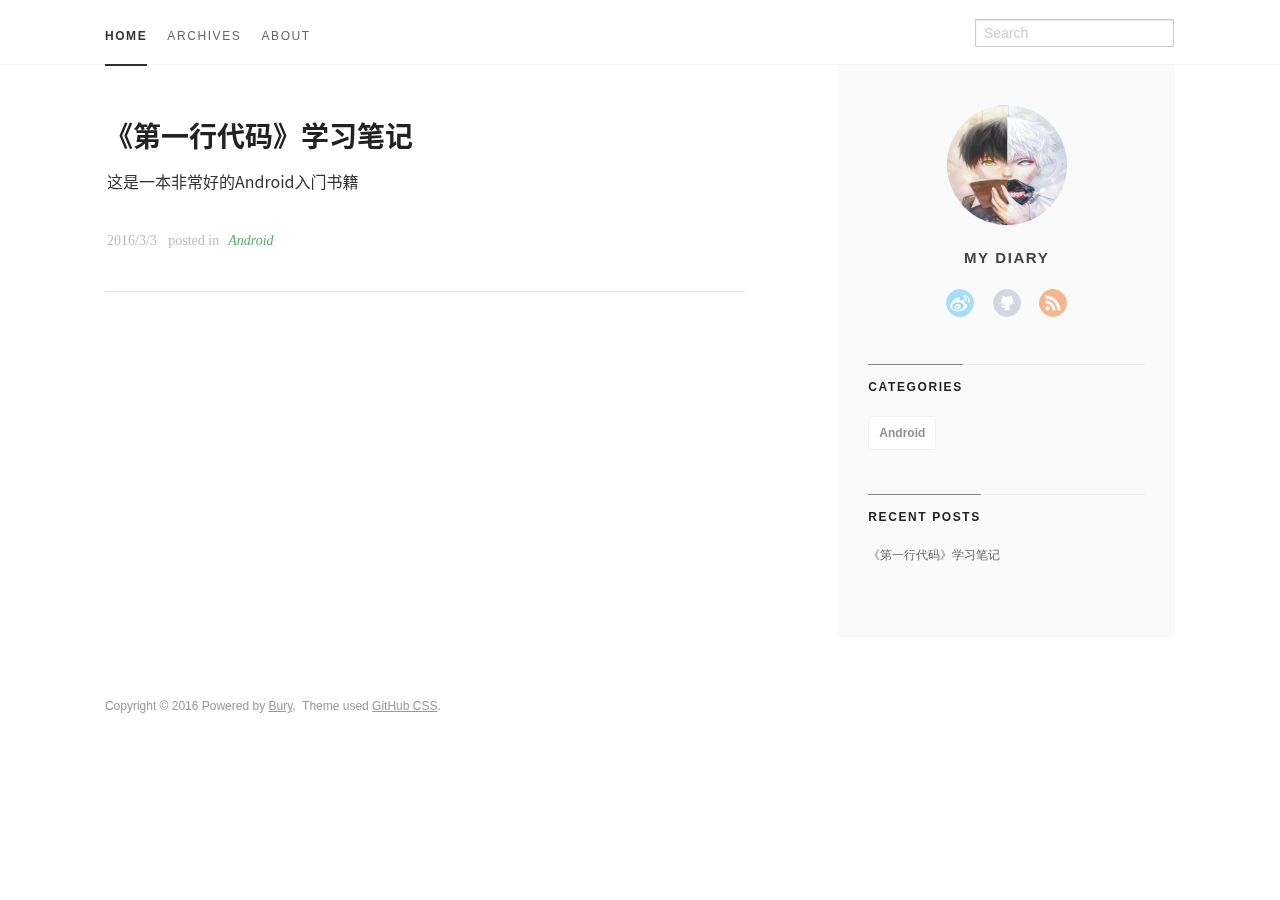
==== index.html @ 762b11bb "first commit" ====
<!doctype html>
<html class="no-js" lang="en">
  <head>
    <meta charset="utf-8" />
    <meta name="viewport" content="width=device-width, initial-scale=1.0" />
    <title>
    
  My Diary
  
  </title>
  
  
  <link href="atom.xml" rel="alternate" title="My Diary" type="application/atom+xml">
    <link rel="stylesheet" href="asset/css/foundation.min.css" />
    <link rel="stylesheet" href="asset/css/docs.css" />
    <script src="asset/js/vendor/modernizr.js"></script>
    <script src="asset/js/vendor/jquery.js"></script>
  <script src="asset/highlightjs/highlight.pack.js"></script>
  <link href="asset/highlightjs/styles/github.css" media="screen, projection" rel="stylesheet" type="text/css">
  <script>hljs.initHighlightingOnLoad();</script>
<script type="text/javascript">
  function before_search(){
    var searchVal = 'site: ' + document.getElementById('search_input').value;
    document.getElementById('search_q').value = searchVal;
    return true;
  }
</script>
  </head>
  <body class="antialiased hide-extras">
    
    <div class="marketing off-canvas-wrap" data-offcanvas>
      <div class="inner-wrap">


<nav class="top-bar docs-bar hide-for-small" data-topbar>


  <section class="top-bar-section">
  <div class="row">
      <div style="position: relative;width:100%;"><div style="position: absolute; width:100%;">
        <ul id="main-menu" class="left">
        <li id="menu_item_index"><a href="index.html">HOME</a></li>
        <li id="menu_item_archives"><a href="archives.html">Archives</a></li>
        <li id="menu_item_about"><a href="about.html">ABOUT</a></li>
        </ul>

        <ul class="right" id="search-wrap">
          <li>
<form target="_blank" onsubmit="return before_search();" action="http://google.com/search" method="get">
    <input type="hidden" id="search_q" name="q" value="" />
    <input tabindex="1" type="search" id="search_input"  placeholder="Search"/>
</form>
</li>
          </ul>
      </div></div>
  </div>
  </section>

</nav>

        <nav class="tab-bar show-for-small">
  <a href="javascript:void(0)" class="left-off-canvas-toggle menu-icon">
    <span> &nbsp; My Diary</span>
  </a>
</nav>

<aside class="left-off-canvas-menu">
      <ul class="off-canvas-list">
       
       <li><a href="index.html">HOME</a></li>
    <li><a href="archives.html">Archives</a></li>
    <li><a href="about.html">ABOUT</a></li>

    <li><label>Categories</label></li>

        
            <li><a href="Android.html">Android</a></li>
         

      </ul>
    </aside>

<a class="exit-off-canvas" href="#"></a>


        <section id="main-content" role="main" class="scroll-container">
        
       

 <script type="text/javascript">
	$(function(){
		$('#menu_item_index').addClass('is_active');
	});
</script>
<div class="row">
	<div class="large-8 medium-8 columns">
		<div class="markdown-body home-categories">
		
			<div class="article">
                <a class="clearlink" href="14570194993299.html">
                
                  <h1>《第一行代码》学习笔记</h1>
                  <div class="a-content">
                      
                      <div class="a-content-text">
                        
                        	<p>这是一本非常好的Android入门书籍</p>

                        
                      </div>
                  </div>
                </a>
                <div class="read-more clearfix">
                  <div class="more-left left">
                  
                    <span class="date">2016/3/3</span>
                    <span>posted in&nbsp;</span> 
          				  
          					    <span class="posted-in"><a href='Android.html'>Android</a></span>
          				   
                  </div>
                  <div class="more-right right">
                  <span class="comments">
                      

                       
                  </span>
                  </div>
                </div>
              </div><!-- article -->
        
              


			<div class="row">
			  <div class="large-6 columns">
			  <p class="text-left" style="padding-top:25px;">
			   
			  </p>
			  </div>
			  <div class="large-6 columns">
			<p class="text-right" style="padding-top:25px;">
			
			</p>
			  </div>
			</div>
		</div>
	</div><!-- large 8 -->

 <div class="large-4 medium-4 columns">
  <div class="hide-for-small">
    <div id="sidebar" class="sidebar">
          <div id="site-info" class="site-info">
            
                <div class="site-a-logo"><img src="asset/img/icon.jpg" /></div>
            
                <h1>My Diary</h1>
                <div class="site-des"></div>
                <div class="social">







<a class="weibo" target="_blank" href="http://weibo.com/街角的水瓶" title="weibo">Weibo</a>

<a class="github" target="_blank" href="http://github.com/TalorBury" title="GitHub">GitHub</a>

  <a class="rss" href="atom.xml" title="RSS">RSS</a>
                
              	 </div>
          	</div>
              <div id="site-categories" class="side-item ">
                <div class="side-header">
                  <h2>Categories</h2>
                </div>
                <div class="side-content">

      	<p class="cat-list">
        
            <a href="Android.html"><strong>Android</strong></a>
         
        </p>


                </div>
              </div>

              <div id="site-categories" class="side-item">
                <div class="side-header">
                  <h2>Recent Posts</h2>
                </div>
                <div class="side-content">
                <ul class="posts-list">
	      
		      
			      <li class="post">
			        <a href="14570194993299.html">《第一行代码》学习笔记</a>
			      </li>
		     
		   
		  		</ul>
                </div>
              </div>
        </div><!-- sidebar -->
      </div><!-- hide for small -->
</div><!-- large 4 -->

</div><!-- row -->

 <div class="page-bottom clearfix">
  <div class="row">
   <p class="copyright">Copyright &copy; 2016
Powered by <a target="_blank" href="http://www.mweb.im">Bury</a>,&nbsp; 
Theme used <a target="_blank" href="http://github.com">GitHub CSS</a>.</p>
  </div>
</div>

        </section>
      </div>
    </div>

  
    

    <script src="asset/js/foundation.min.js"></script>
    <script>
      $(document).foundation();
      function fixSidebarHeight(){
        var w1 = $('.markdown-body').height();
          var w2 = $('#sidebar').height();
          if (w1 > w2) { $('#sidebar').height(w1); };
      }
      $(function(){
        fixSidebarHeight();
      })
      $(window).load(function(){
          fixSidebarHeight();
      });
     
    </script>

    



  </body>
</html>
---- asset/css/docs.css ----
.move-right .exit-off-canvas{
	box-shadow: none;
	background-color: rgba(255,255,255,0.2);
}


.top-bar,.tab-bar{ background-color: #fff; height: 65px;  border-bottom: solid 1px #F5F5F5;}

.tab-bar{ padding-top: 6px; height: 59px;}
.tab-bar .menu-icon{ width: 100%; color: #333; }
.tab-bar .menu-icon span::after{ box-shadow: 0 0 0 1px #333,0 7px 0 1px #333,0 14px 0 1px #333;}
.top-bar .row, .row{ max-width: 1100px;}


.top-bar-section ul li{ background: transparent;}
.top-bar-section li:not(.has-form){   display: inline-block;
    margin-right: 20px; 
}
.top-bar-section li{ }
#sidebar{ margin-top: 0px;}
.top-bar-section li:not(.has-form) a:not(.button){
  background-color: transparent;
  color: #666;
  line-height: 1rem;
  display: inline-block;
    font-size: 12px;
    text-transform: uppercase;

   margin:0; 
  font-family: "jaf-bernino-sans","Lucida Grande","Lucida Sans Unicode","Lucida Sans",Geneva,Verdana,sans-serif;
  letter-spacing: .1rem;
  padding: 28px 0 0px 0;
  overflow: hidden;
  height: 66px;
}
.top-bar-section ul li:hover:not(.has-form) > a,.top-bar-section li.hover > a:not(.button),.top-bar-section li:not(.has-form) a:not(.button):hover,.no-js .top-bar-section ul li:hover > a,.top-bar-section .dropdown li:not(.has-form):not(.active):hover > a:not(.button){ background: transparent; color: #333;  }

.top-bar-section li:not(.has-form) a:not(.button):hover {
  background: transparent;
  color: #333; 
  font-weight: normal;
  
}
.top-bar-section li.is_active:not(.has-form) a:not(.button) {
    background: transparent;
    font-weight: 700;
    color: #333; 
    border-bottom: 2px rgba(0,0,0,0.8) solid;
}
.top-bar-section li.is_active:not(.has-form) a:not(.button):hover {
    background: transparent;
    font-weight: 700;
    color: #333; 
    border-bottom: 2px rgba(0,0,0,0.8) solid;
}
#main-menu{ padding-left: 0.93rem; padding-right: 0.93rem;}
#site-logo{margin: 0; padding: 0;  margin-right: 40px;}
#site-logo h1{ margin: 0; padding: 0; padding-top: 17px; font-size: 22px; font-weight: bold; }
#site-logo h1 a{margin: 0; padding: 0;text-transform:capitalize;  color: #333; font-size: 22px; font-weight: bold; }
#search-wrap li{ margin-right: 0; padding-top: 10px;padding-right: 1rem;}
#search-input{ width: 180px;}

.sidebar {
    box-shadow: -1px 0px 1px -2px rgba(0,0,0,0.9);
    background-color: #fafafa;
    padding: 0 30px 60px;
}

#site-info{ padding-top: 40px;}
#site-info .site-a-logo{ width: 120px; height: 120px; margin:0 auto;}
#site-info .site-a-logo img{ width: 120px;
    border-radius: 50%;
    -moz-border-radius: 50%;
    -webkit-border-radius: 50%;
}
.side-item{ padding-top:40px;}
.side-item .side-header{ border-top: solid 1px #eee; height: 52px; position: relative;}
.side-item .side-header h2{margin: 0; padding: 0; padding-top: 14px; position: absolute; top: -1px; border-top:solid 1px #868686;
  font-size: 12px;
 text-transform: uppercase;
  font-family: "jaf-bernino-sans","Lucida Grande","Lucida Sans Unicode","Lucida Sans",Geneva,Verdana,sans-serif;
  letter-spacing: .1rem;
  line-height: 1rem;
font-weight: 700;
   }
#site-info h1{ margin:0; padding:0; padding-top: 25px; font-size: 15px;
 text-transform: uppercase;
  font-family: "jaf-bernino-sans","Lucida Grande","Lucida Sans Unicode","Lucida Sans",Geneva,Verdana,sans-serif;
  letter-spacing: .1rem;color: #444;
  line-height: 1rem;
font-weight: bold; text-align: center;}
#site-info .site-des{ padding: 8px 0; font-size: 14px; text-align: center;color: #666;}

#site-categories .categories-list{ list-style: none; margin: 0;  padding: 0; }
#site-categories .categories-list li{padding: 2px 0px; }
#site-categories .categories-list li>a{ color: #666; font-size: 12px;}
#site-categories .categories-list li>a:hover{text-decoration: underline;}
#site-categories .cat-list{
padding: 8px 0px; margin: 0;
}
#site-categories .side-content>.cat-list{padding: 0;margin: 0;}
#site-categories .cat-list a{
  display: inline-block;
  color: rgba(0,0,0,0.6);
    background: rgba(255,255,255,0.97);
    font-family: "jaf-bernino-sans","Lucida Grande","Lucida Sans Unicode","Lucida Sans",Geneva,Verdana,sans-serif;
    letter-spacing: -0.02rem;
    font-weight: 400;
    font-style: normal;
    color: rgba(0,0,0,0.44);
    font-size: 12px;
    letter-spacing: 0;
    text-decoration: none;
    border-radius: 3px;
    border: 1px solid #f0f0f0;
    padding: 5px 10px;
    margin-right: 4px;
    margin-bottom: 4px;
    line-height: 22px;
}
#site-categories .cat-list a:hover{
  color:#468c54;border-color:#a9d8b2;background:rgba(87,173,104,0.1);text-decoration:none;
}

#site-categories .posts-list{ list-style: none; padding: 0; margin: 0; }
#site-categories .posts-list li{
    
    margin: 0; padding: 12px 0;
    display: block;
    border-bottom: 1px solid #eee; font-size: 12px;
    max-width: 96%;
    white-space: nowrap;
    overflow: hidden;
    text-overflow: ellipsis;
  }
#site-categories .posts-list li:first-child{padding-top: 0px;}
#site-categories .posts-list li:last-child{ border-bottom: none;}
#site-categories .posts-list li a{    color: #666;
    text-decoration: none;  white-space: nowrap; 
    cursor: pointer;
  }
#site-categories .posts-list li a:hover{text-decoration: underline;}
.page-bottom{ margin:0px 0px; margin-bottom: 80px;}
.page-bottom .copyright{ text-align: left;  margin: 0 0.93rem;  padding-top: 60px; font-size: 12px; color: #999;}
.page-bottom .copyright a{color: #999;text-decoration: underline ;}


#site-info .social{ padding: 0px 7px; text-align: center; padding-bottom: 0px;}

#site-info .social a{-moz-border-radius:50%;-webkit-border-radius:50%;border-radius:50%;display:inline-block;vertical-align:middle;*vertical-align:auto;*zoom:1;*display:inline;text-indent:-9999px;margin:7px;opacity:0.5;width:28px;height:28px;-moz-transition:0.3s;-o-transition:0.3s;-webkit-transition:0.3s;transition:0.3s}
#site-info .social a:hover{opacity:1}
#site-info .social a.remail{background:url('../img/social/remail.png?1419407210') center no-repeat #050505;border:1px solid #050505}
#site-info .social a.remail:hover{border:1px solid #000}
#site-info .social a.facebook{background:url('../img/social/facebook.png?1419407210') center no-repeat #3B5998;border:1px solid #3B5998}
#site-info .social a.facebook:hover{border:1px solid #2d4373}
#site-info .social a.google{background:url('../img/social/google.png?1419407210') center no-repeat #C83D20;border:1px solid #C83D20}
#site-info .social a.google:hover{border:1px solid #9c3019}
#site-info .social a.twitter{background:url('../img/social/twitter.png?1419407210') center no-repeat #55CFF8;border:1px solid #55CFF8}
#site-info .social a.twitter:hover{border:1px solid #24c1f6}
#site-info .social a.github{background:url('../img/social/github.png?1419407210') center no-repeat #afb6ca;border:1px solid #afb6ca}
#site-info .social a.github:hover{border:1px solid #909ab6}
#site-info .social a.coderwall{background:url('../img/social/coderwall.png?1419407210') center no-repeat #3E8DCC;border:1px solid #3E8DCC}
#site-info .social a.coderwall:hover{border:1px solid #2d73aa}
#site-info .social a.stackoverflow{background:url('../img/social/stackoverflow.png?1419407210') center no-repeat #EF7522;border:1px solid #EF7522}
#site-info .social a.stackoverflow:hover{border:1px solid #CC7A00}
#site-info .social a.linkedin{background:url('../img/social/linkedin.png?1419407210') center no-repeat #005A87;border:1px solid #005A87}
#site-info .social a.pinterest{background:url('../img/social/pinterest.png?1419407210') center no-repeat #be4037;border:1px solid #be4037}
#site-info .social a.pinterest:hover{border:1px solid #96332c}
#site-info .social a.delicious{background:url('../img/social/delicious.png?1419407210') center no-repeat #3271cb;border:1px solid #3271cb}
#site-info .social a.delicious:hover{border:1px solid #285aa2}
#site-info .social a.pinboard{background:url('../img/social/pinboard.png?1419407210') center no-repeat #0066c8;border:1px solid #3a729f}
#site-info .social a.pinboard:hover{border:1px solid #0052cc}
#site-info .social a.douban{background:url('../img/social/douban.png?1419407210') center no-repeat #008024;border:1px solid #008024}
#site-info .social a.douban:hover{border:1px solid #004d16}
#site-info .social a.quora{background:url('../img/social/quora.png?1419407210') center no-repeat #a82400;border:1px solid #a82400}
#site-info .social a.quora:hover{border:1px solid #751900}
#site-info .social a.instagram{background:url('../img/social/instagram.png?1419407210') center no-repeat #517fa4;border:1px solid #517fa4}
#site-info .social a.instagram:hover{border:1px solid #406582}
#site-info .social a.behance{background:url('../img/social/behance.png?1419407210') center no-repeat #1769ff;border:1px solid #1769ff}
#site-info .social a.behance:hover{border:1px solid #0050e3}
#site-info .social a.rss{background:url('../img/social/rss.png?1419407210') center no-repeat #EF7522;border:1px solid #EF7522}
#site-info .social a.rss:hover{border:1px solid #cf5d0f}
#site-info .social a.weibo {
    background: url('../img/social/weibo.png?1419407210') center no-repeat #4ec4fa;
    border: 1px solid #4ec4fa;
    }






.home-categories{max-width: 640px;}

.markdown-body{ margin-top: 34px;}
.markdown-body {
  -ms-text-size-adjust: 100%;
  -webkit-text-size-adjust: 100%;
  color: #333;
  overflow: hidden;
  font-family: "SF UI Display", ".PingFang SC","PingFang SC", "Neue Haas Grotesk Text Pro", "Arial Nova", "Segoe UI", "Microsoft YaHei", "Microsoft JhengHei", "Helvetica Neue", "Source Han Sans SC", "Noto Sans CJK SC", "Source Han Sans CN", "Noto Sans SC", "Source Han Sans TC", "Noto Sans CJK TC", "Hiragino Sans GB", sans-serif;


  font-size: 16px;
  line-height: 1.6;
  word-wrap: break-word;
}

.markdown-body a {
  background: transparent;
}

.markdown-body a:active,
.markdown-body a:hover {
  outline: 0;
}

.markdown-body strong {
  font-weight: bold;
}

.markdown-body h1 {
  font-size: 2rem;
  margin: 0.67rem 0;
}

.markdown-body img {
  border: 0;
}

.markdown-body hr {
  -moz-box-sizing: content-box;
  box-sizing: content-box;
  height: 0;
}

.markdown-body pre {
  overflow: auto;
}

.markdown-body code,
.markdown-body kbd,
.markdown-body pre {
  font-family: monospace, monospace;
  font-size: 1rem;
}

.markdown-body input {
  color: inherit;
  font: inherit;
  margin: 0;
}

.markdown-body html input[disabled] {
  cursor: default;
}

.markdown-body input {
  line-height: normal;
}

.markdown-body input[type="checkbox"] {
  -moz-box-sizing: border-box;
  box-sizing: border-box;
  padding: 0;
}

.markdown-body table {
  border-collapse: collapse;
  border-spacing: 0; border: none;
}

.markdown-body td,
.markdown-body th {
  padding: 0;
}

.markdown-body * {
  -moz-box-sizing: border-box;
  box-sizing: border-box;
}

.markdown-body input {
  font: 13px/1.4 Helvetica, arial, freesans, clean, sans-serif, "Segoe UI remoji", "Segoe UI Symbol";
}

.markdown-body a {
  color: #4183c4;
  text-decoration: none;
}

.markdown-body a:hover,
.markdown-body a:focus,
.markdown-body a:active {
  text-decoration: underline;
}

.markdown-body hr {
  height: 0;
  margin: 15px 0;
  overflow: hidden;
  background: transparent;
  border: 0;
  border-bottom: 1px solid #ddd;
}

.markdown-body hr:before {
  display: table;
  content: "";
}

.markdown-body hr:after {
  display: table;
  clear: both;
  content: "";
}

.markdown-body h1,
.markdown-body h2,
.markdown-body h3,
.markdown-body h4,
.markdown-body h5,
.markdown-body h6 {
  margin-top: 15px;
  margin-bottom: 15px;
  line-height: 1.1;

}

.markdown-body h1 {
  font-size: 30px;
}

.markdown-body h2 {
  font-size: 21px;
}

.markdown-body h3 {
  font-size: 16px;
}

.markdown-body h4 {
  font-size: 14px;
}

.markdown-body h5 {
  font-size: 12px;
}

.markdown-body h6 {
  font-size: 11px;
}

.markdown-body blockquote {
  margin: 0;
}

.markdown-body ul,
.markdown-body ol {
  padding: 0;
  margin-top: 0;
  margin-bottom: 0;
}

.markdown-body ol ol,
.markdown-body ul ol {
  list-style-type: lower-roman;
}

.markdown-body ul ul ol,
.markdown-body ul ol ol,
.markdown-body ol ul ol,
.markdown-body ol ol ol {
  list-style-type: lower-alpha;
}

.markdown-body dd {
  margin-left: 0;
}

.markdown-body code {
  font: 12px Consolas, "Liberation Mono", Menlo, Courier, monospace;
}

.markdown-body pre {
  margin-top: 0;
  margin-bottom: 0;
  font: 12px Consolas, "Liberation Mono", Menlo, Courier, monospace;
}

.markdown-body kbd {
  background-color: #e7e7e7;
  background-image: -webkit-linear-gradient(#fefefe, #e7e7e7);
  background-image: linear-gradient(#fefefe, #e7e7e7);
  background-repeat: repeat-x;
  border-radius: 2px;
  border: 1px solid #cfcfcf;
  color: #000;
  padding: 3px 5px;
  line-height: 10px;
  font: 11px Consolas, "Liberation Mono", Menlo, Courier, monospace;
  display: inline-block;
}

.markdown-body>*:first-child {
  margin-top: 0 !important;
}

.markdown-body>*:last-child {
  margin-bottom: 0 !important;
}

.markdown-body .anchor {
  position: absolute;
  top: 0;
  bottom: 0;
  left: 0;
  display: block;
  padding-right: 6px;
  padding-left: 30px;
  margin-left: -30px;
}

.markdown-body .anchor:focus {
  outline: none;
}

.markdown-body h1,
.markdown-body h2,
.markdown-body h3,
.markdown-body h4,
.markdown-body h5,
.markdown-body h6 {
  position: relative;
  margin-top: 1rem;
  margin-bottom: 16px;
  font-weight: bold;
    /* chinese */
font-family: "PT Sans", "SF UI Display", ".PingFang SC","PingFang SC", "Neue Haas Grotesk Text Pro", "Arial Nova", "Segoe UI", "Microsoft YaHei", "Microsoft JhengHei", "Helvetica Neue", "Source Han Sans SC", "Noto Sans CJK SC", "Source Han Sans CN", "Noto Sans SC", "Source Han Sans TC", "Noto Sans CJK TC", "Hiragino Sans GB", sans-serif;

}

.markdown-body h1 .octicon-link,
.markdown-body h2 .octicon-link,
.markdown-body h3 .octicon-link,
.markdown-body h4 .octicon-link,
.markdown-body h5 .octicon-link,
.markdown-body h6 .octicon-link {
  display: none;
  color: #000;
  vertical-align: middle;
}

.markdown-body h1:hover .anchor,
.markdown-body h2:hover .anchor,
.markdown-body h3:hover .anchor,
.markdown-body h4:hover .anchor,
.markdown-body h5:hover .anchor,
.markdown-body h6:hover .anchor {
  height: 1rem;
  padding-left: 8px;
  margin-left: -30px;
  line-height: 1;
  text-decoration: none;
}

.markdown-body h1:hover .anchor .octicon-link,
.markdown-body h2:hover .anchor .octicon-link,
.markdown-body h3:hover .anchor .octicon-link,
.markdown-body h4:hover .anchor .octicon-link,
.markdown-body h5:hover .anchor .octicon-link,
.markdown-body h6:hover .anchor .octicon-link {
  display: inline-block;
}

.markdown-body h1 {
  padding-bottom: 0.3rem;
  font-size: 2.25rem;
  line-height: 1.2;
  border-bottom: 1px solid #eee;
}

.markdown-body h2 {
  padding-bottom: 0.3rem;
  font-size: 1.75rem;
  line-height: 1.225;
  border-bottom: 1px solid #eee;
}

.markdown-body h3 {
  font-size: 1.5rem;
  line-height: 1.43;
}

.markdown-body h4 {
  font-size: 1.25rem;
}

.markdown-body h5 {
  font-size: 1rem;
}

.markdown-body h6 {
  font-size: 1rem;
  color: #777;
}

.markdown-body p,
.markdown-body blockquote,
.markdown-body ul,
.markdown-body ol,
.markdown-body dl,
.markdown-body table,
.markdown-body pre {
  margin-top: 0;
  margin-bottom: 16px;

}

.markdown-body hr {
  height: 4px;
  padding: 0;
  margin: 16px 0;
  background-color: #e7e7e7;
  border: 0 none;
}

.markdown-body ul,
.markdown-body ol {
  padding-left: 2rem;
  margin-left: 0;
}

.markdown-body ul ul,
.markdown-body ul ol,
.markdown-body ol ol,
.markdown-body ol ul {
  margin-top: 0;
  margin-bottom: 0;
}

.markdown-body li>p {
  margin-top: 16px;
}

.markdown-body dl {
  padding: 0;
}

.markdown-body dl dt {
  padding: 0;
  margin-top: 16px;
  font-style: italic;
  font-weight: bold;
}

.markdown-body dl dd {
  padding: 0 16px;
  margin-bottom: 16px;
}

.markdown-body blockquote {
  padding: 0 15px;
  color: #777;
  border-left: 4px solid #ddd;
}

.markdown-body blockquote>:first-child {
  margin-top: 0;
}

.markdown-body blockquote>:last-child {
  margin-bottom: 0;
}

.markdown-body table {
  display: block;
  width: 100%;
  overflow: auto;
  word-break: normal;
  word-break: keep-all;
}

.markdown-body table th {
  font-weight: bold;
}

.markdown-body table th,
.markdown-body table td {
  padding: 6px 13px;
  border: 1px solid #ddd;
}

.markdown-body table tr {
  background-color: #fff;
  border-top: 1px solid #ccc;
}

.markdown-body table tr:nth-child(2n) {
  background-color: #f8f8f8;
}

.markdown-body img {
  max-width: 100%;
  -moz-box-sizing: border-box;
  box-sizing: border-box;
}

.markdown-body code {
  padding: 0;
  padding-top: 0.2rem;
  padding-bottom: 0.2rem;
  margin: 0;
  font-size: 85%;
  background-color: rgba(0,0,0,0.04);
  border-radius: 3px;
}

.markdown-body code:before,
.markdown-body code:after {
  letter-spacing: -0.2rem;
  content: "\00a0";
}

.markdown-body pre>code {
  padding: 0;
  margin: 0;
  font-size: 100%;
  word-break: normal;
  white-space: pre;
  background: transparent;
  border: 0;
}

.markdown-body .highlight {
  margin-bottom: 16px;
}

.markdown-body .highlight pre,
.markdown-body pre {
  padding: 16px;
  overflow: auto;
  font-size: 85%;
  line-height: 1.45;
  background-color: #f7f7f7;
  border-radius: 3px;
}

.markdown-body .highlight pre {
  margin-bottom: 0;
  word-break: normal;
}

.markdown-body pre {
  word-wrap: normal;
}

.markdown-body pre code {
  display: inline;
  max-width: initial;
  padding: 0;
  margin: 0;
  overflow: initial;
  line-height: inherit;
  word-wrap: normal;
  background-color: transparent;
  border: 0;
}

.markdown-body pre code:before,
.markdown-body pre code:after {
  content: normal;
}


.markdown-body .octicon {
  font: normal normal 16px octicons-anchor;
  line-height: 1;
  display: inline-block;
  text-decoration: none;
  -webkit-font-smoothing: antialiased;
  -moz-osx-font-smoothing: grayscale;
  -webkit-user-select: none;
  -moz-user-select: none;
  -ms-user-select: none;
  user-select: none;
}

.markdown-body .octicon-link:before {
  content: '\f05c';
}

.markdown-body .task-list-item {
  list-style-type: none;
}

.markdown-body .task-list-item+.task-list-item {
  margin-top: 3px;
}

.markdown-body .task-list-item input {
  float: left;
  margin: 0.3rem 0 0.25rem -1.6rem;
  vertical-align: middle;
}
#main-content .markdown-body a.clearlink{ text-decoration: none; color: #333;}
#main-content .home-categories h1,#main-content .home-categories h2,#main-content .home-categories h3,#main-content .home-categories h4,#main-content .home-categories h5,#main-content .home-categories h6{
  margin: 0; padding: 0px; padding-bottom: 16px;
}
#main-content .home-categories .a-content-text h1,#main-content .home-categories .a-content-text h2,
#main-content .home-categories .a-content-text h3,#main-content .home-categories .a-content-text h4,
#main-content .home-categories .a-content-text h5,#main-content .home-categories .a-content-text h6{
  margin-top: 1rem;
}


#main-content .markdown-body h1{font-size: 28px;border-bottom: none; }
#main-content .markdown-body h2{font-size: 24px;border-bottom: none;}
#main-content .markdown-body h3{font-size: 22px;}
#main-content .markdown-body h4{font-size: 20px;}
#main-content .markdown-body h5{font-size: 18px;}
#main-content .markdown-body h6{font-size: 18px;}

#main-content .markdown-body .article{ padding: 38px 0px; border-bottom: solid 1px #e6e6e6;}
#main-content .markdown-body .article:first-child{padding-top: 20px;}
#main-content .markdown-body .a-content{padding-bottom: 20px; padding-left: 2px; line-height: 1.6rem;}

#main-content .markdown-body .article .read-more{padding-left: 2px; color: #bababa; font-size: 14px;font-family: "freight-text-pro",Georgia,Cambria,"Times New Roman",Times,serif;
}
#main-content .markdown-body .article .read-more a{color: #57ad68; }
#main-content .markdown-body .article .f-img{ padding-bottom: 16px;}
#main-content .markdown-body .article .posted-in{ padding-left: 2px; font-style: italic; padding-right: 2px;}
#main-content .markdown-body .article .a-content-img{float: left; padding-right: 12px; padding-bottom: 12px;}
#main-content .markdown-body .article .a-content-img img{ width: 150px;}
#main-content .markdown-body .article .read-more .comments a{color: #bababa; text-decoration: none;}
#main-content .markdown-body .article .read-more .comments a:hover{text-decoration: underline;}
#main-content .markdown-body .article .read-more .comments{ padding-left: 8px;}
#main-content .markdown-body .article .read-more .date{padding-right: 8px;}

.article-wrap{ max-width: 640px;  padding: 0px 0px; }
#main-content .article-wrap h1{border-bottom: solid 1px #eee; }
#main-content .article-wrap h2{border-bottom: solid 1px #eee; }
#main-content .article-wrap .article{ margin-bottom: 38px;}
#main-content .article-wrap .article h1{border-bottom: none; margin: 0; padding: 0; padding-bottom: 8px; }

#main-content .archives-wrap h1{ font-size: 20px; margin: 0; padding: 0; padding-bottom: 4px;}
#main-content .archives-wrap .article{padding: 15px 0px; border-bottom: solid 1px #f1f1f1;}

#main-content .article-wrap .article:last-child{ border-bottom: none;}
#main-content .post-page h1{border-bottom: solid 1px #eee; }
#main-content .post-page h2{border-bottom: solid 1px #eee; }



#single-page-wrap{ padding: 0px 14px; max-width: 760px; margin: 0 auto;}
#single-page-wrap>h1,#archives-page-wrap>h1{ margin: 0; padding: 34px 0px; padding-bottom: 0; text-align: center;}


#archives-page-wrap .archives-wrap>h1{font-family: "PT Sans","jaf-bernino-sans","Lucida Grande","Lucida Sans Unicode","Lucida Sans",Geneva,Verdana,sans-serif; font-size: 30px; color: #999; padding-top: 20px;}
#archives-page-wrap .archives-wrap>h1:first-child{padding-top: 0;}
#archives-page-wrap{ max-width: 640px;}

/* sp foundation csss */
[class*="block-grid-"] > li {
    display: block;
    float: left;
    height: auto;
    padding: 0 0.75556rem 1.11111rem; }

.markdown-body ul.clearing-thumbs{
  padding-left: 1px;
}
.markdown-body ul.clearing-thumbs a{
  border: solid 4px #FFFFFF;
    box-shadow: 0 0 0 1px rgba(0, 0, 0, 0.2);
    display: inline-block;
    line-height: 0;
    max-width: 100%;
 }
.markdown-body ul.clearing-thumbs p{ margin-bottom: 0;}
.clearing-container p{ margin-bottom: 0; }
.markdown-body ul.clearing-thumbs a:hover, .markdown-body ul.clearing-thumbs a:focus {
    box-shadow: 0 0 6px 1px rgba(0, 0, 0, 0.5); }
  .markdown-body ul.clearing-thumbs a.radius {
    border-radius: 3px; }
---- asset/highlightjs/styles/github.css ----
/*

github.com style (c) Vasily Polovnyov <vast@whiteants.net>

*/

.hljs {
  display: block;
  overflow-x: auto;
  padding: 0.5em;
  color: #333;
  background: #f8f8f8;
  -webkit-text-size-adjust: none;
}

.hljs-comment,
.diff .hljs-header,
.hljs-javadoc {
  color: #998;
  font-style: italic;
}

.hljs-keyword,
.css .rule .hljs-keyword,
.hljs-winutils,
.nginx .hljs-title,
.hljs-subst,
.hljs-request,
.hljs-status {
  color: #333;
  font-weight: bold;
}

.hljs-number,
.hljs-hexcolor,
.ruby .hljs-constant {
  color: #008080;
}

.hljs-string,
.hljs-tag .hljs-value,
.hljs-phpdoc,
.hljs-dartdoc,
.tex .hljs-formula {
  color: #d14;
}

.hljs-title,
.hljs-id,
.scss .hljs-preprocessor {
  color: #900;
  font-weight: bold;
}

.hljs-list .hljs-keyword,
.hljs-subst {
  font-weight: normal;
}

.hljs-class .hljs-title,
.hljs-type,
.vhdl .hljs-literal,
.tex .hljs-command {
  color: #458;
  font-weight: bold;
}

.hljs-tag,
.hljs-tag .hljs-title,
.hljs-rules .hljs-property,
.django .hljs-tag .hljs-keyword {
  color: #000080;
  font-weight: normal;
}

.hljs-attribute,
.hljs-variable,
.lisp .hljs-body {
  color: #008080;
}

.hljs-regexp {
  color: #009926;
}

.hljs-symbol,
.ruby .hljs-symbol .hljs-string,
.lisp .hljs-keyword,
.clojure .hljs-keyword,
.scheme .hljs-keyword,
.tex .hljs-special,
.hljs-prompt {
  color: #990073;
}

.hljs-built_in {
  color: #0086b3;
}

.hljs-preprocessor,
.hljs-pragma,
.hljs-pi,
.hljs-doctype,
.hljs-shebang,
.hljs-cdata {
  color: #999;
  font-weight: bold;
}

.hljs-deletion {
  background: #fdd;
}

.hljs-addition {
  background: #dfd;
}

.diff .hljs-change {
  background: #0086b3;
}

.hljs-chunk {
  color: #aaa;
}
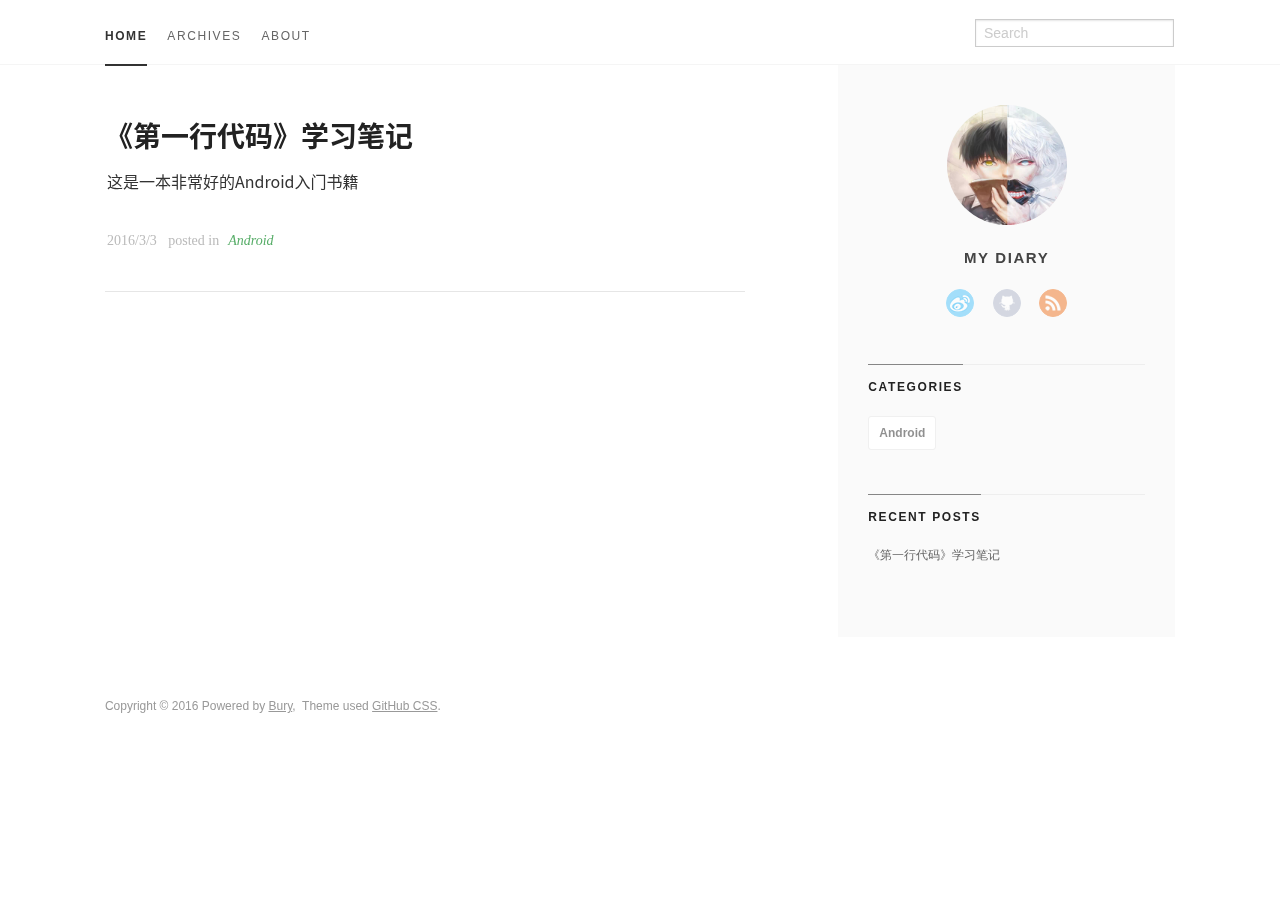
==== commit ecfe844d: "update weibo" ====
--- a/index.html
+++ b/index.html
@@ -164,7 +164,7 @@
 
 
 
-<a class="weibo" target="_blank" href="http://weibo.com/街角的水瓶" title="weibo">Weibo</a>
+<a class="weibo" target="_blank" href="http://weibo.com/taylorbury" title="weibo">Weibo</a>
 
 <a class="github" target="_blank" href="http://github.com/TalorBury" title="GitHub">GitHub</a>
 
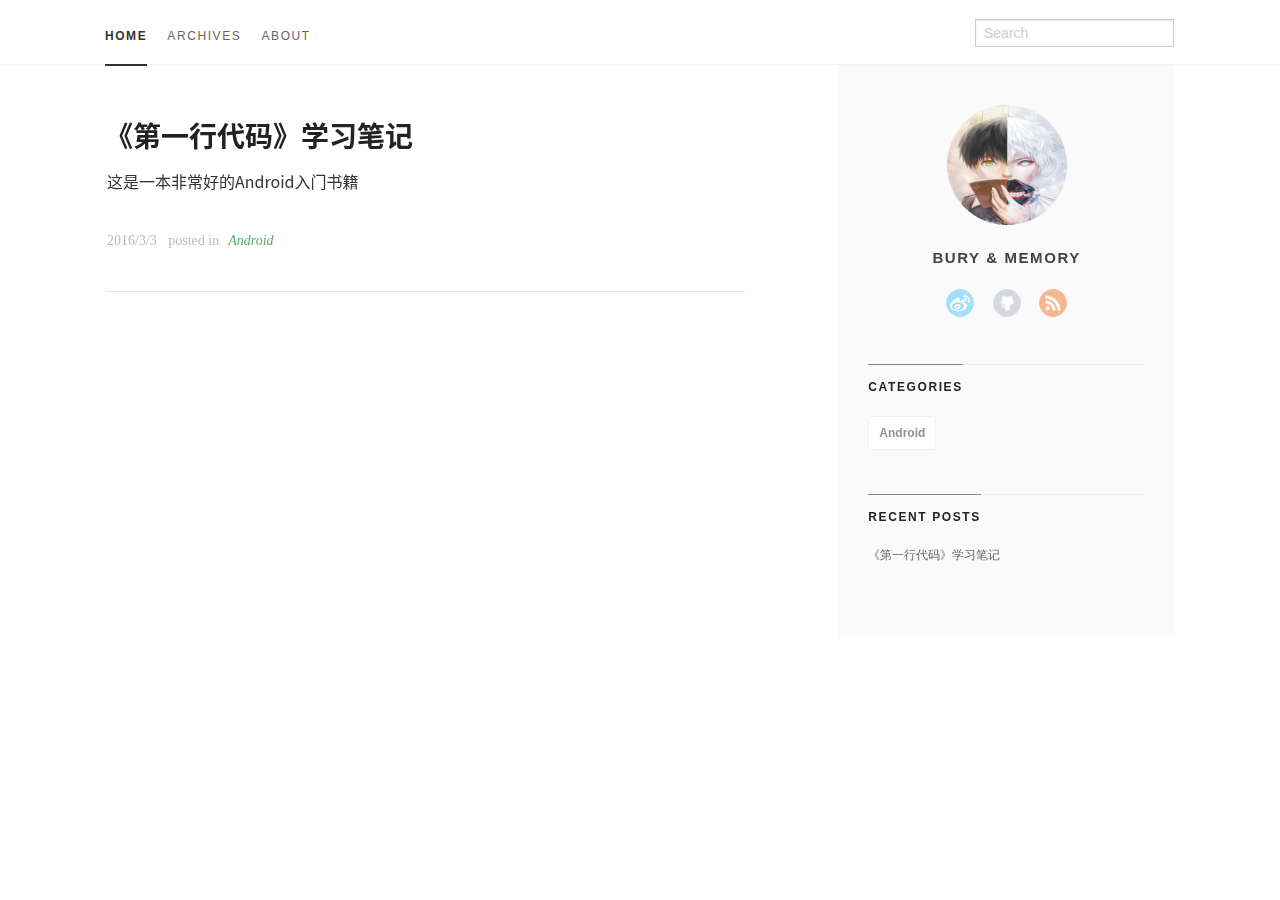
==== commit fb6caabf: "update webname" ====
--- a/index.html
+++ b/index.html
@@ -5,12 +5,12 @@
     <meta name="viewport" content="width=device-width, initial-scale=1.0" />
     <title>
     
-  My Diary
+  Bury & Memory
   
   </title>
   
   
-  <link href="atom.xml" rel="alternate" title="My Diary" type="application/atom+xml">
+  <link href="atom.xml" rel="alternate" title="Bury & Memory" type="application/atom+xml">
     <link rel="stylesheet" href="asset/css/foundation.min.css" />
     <link rel="stylesheet" href="asset/css/docs.css" />
     <script src="asset/js/vendor/modernizr.js"></script>
@@ -60,7 +60,7 @@
 
         <nav class="tab-bar show-for-small">
   <a href="javascript:void(0)" class="left-off-canvas-toggle menu-icon">
-    <span> &nbsp; My Diary</span>
+    <span> &nbsp; Bury & Memory</span>
   </a>
 </nav>
 
@@ -154,7 +154,7 @@
             
                 <div class="site-a-logo"><img src="asset/img/icon.jpg" /></div>
             
-                <h1>My Diary</h1>
+                <h1>Bury & Memory</h1>
                 <div class="site-des"></div>
                 <div class="social">
 
@@ -211,11 +211,6 @@
 </div><!-- row -->
 
  <div class="page-bottom clearfix">
-  <div class="row">
-   <p class="copyright">Copyright &copy; 2016
-Powered by <a target="_blank" href="http://www.mweb.im">Bury</a>,&nbsp; 
-Theme used <a target="_blank" href="http://github.com">GitHub CSS</a>.</p>
-  </div>
 </div>
 
         </section>
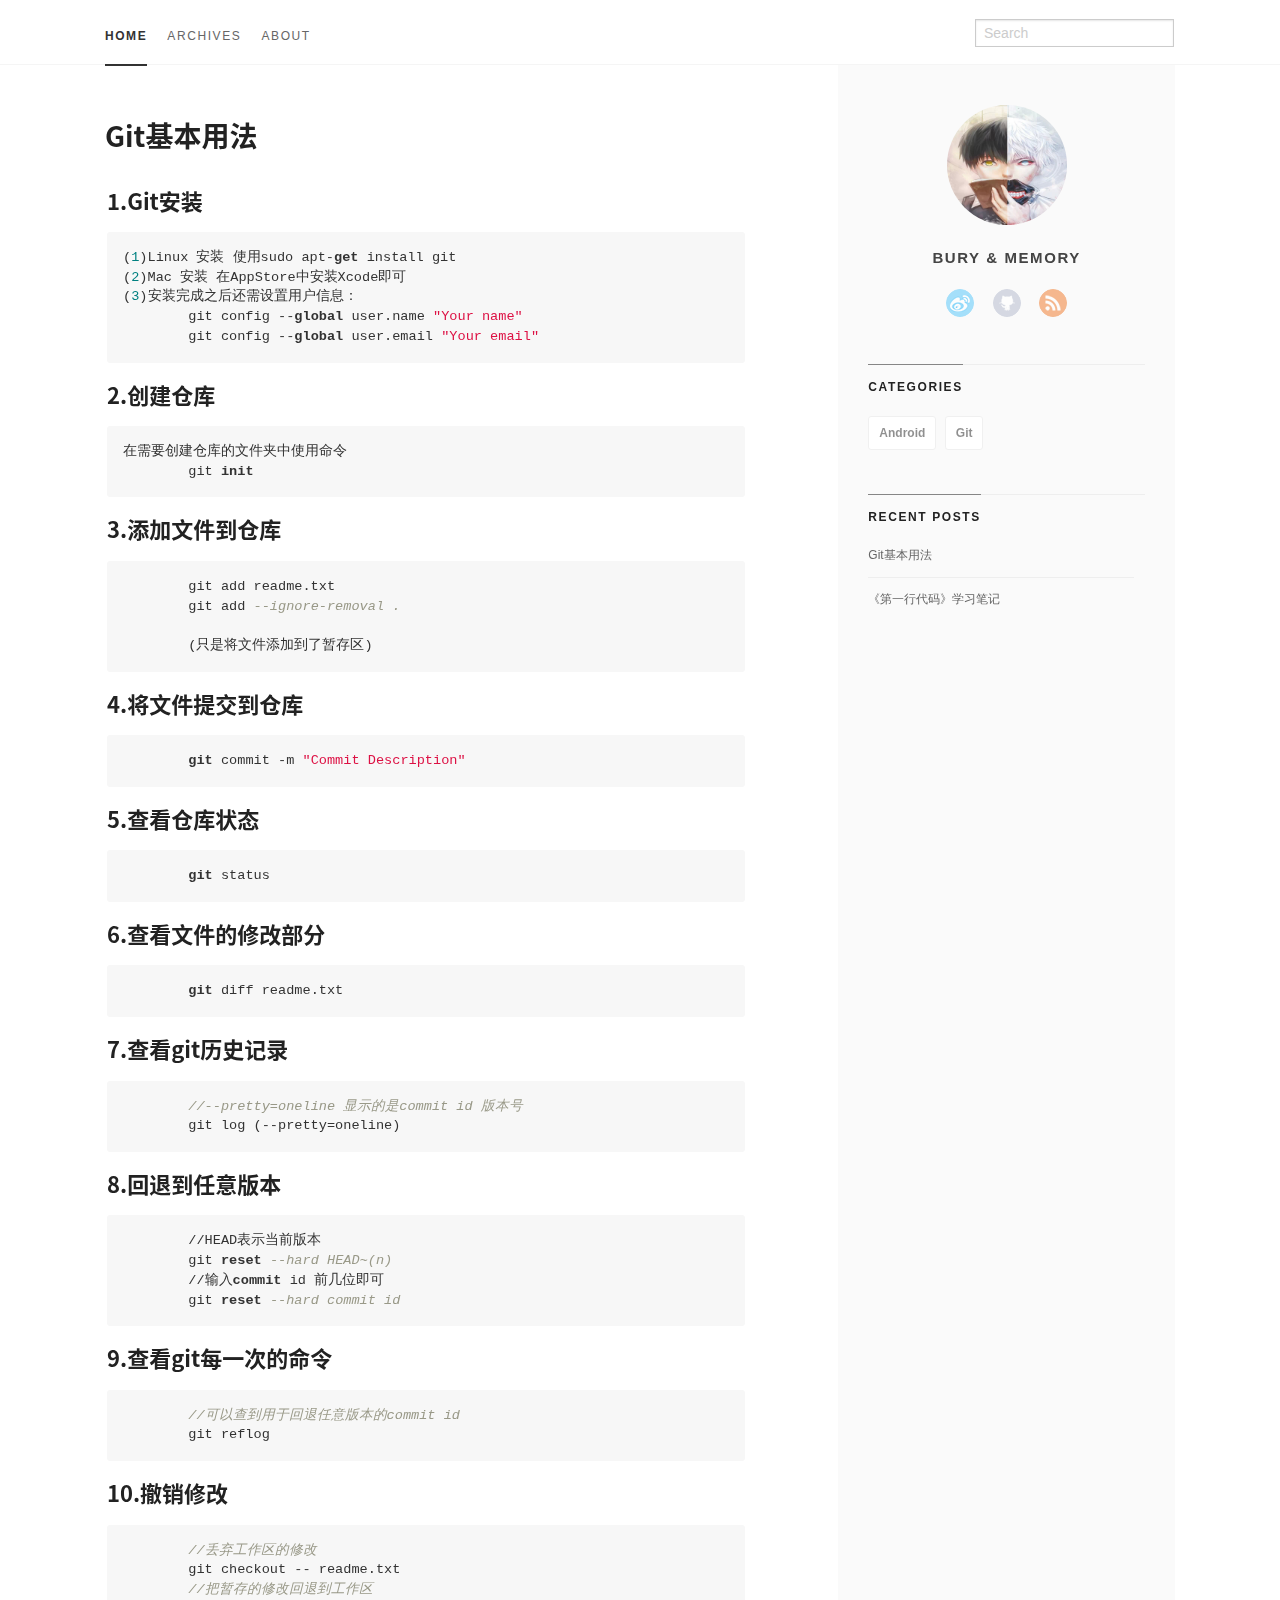
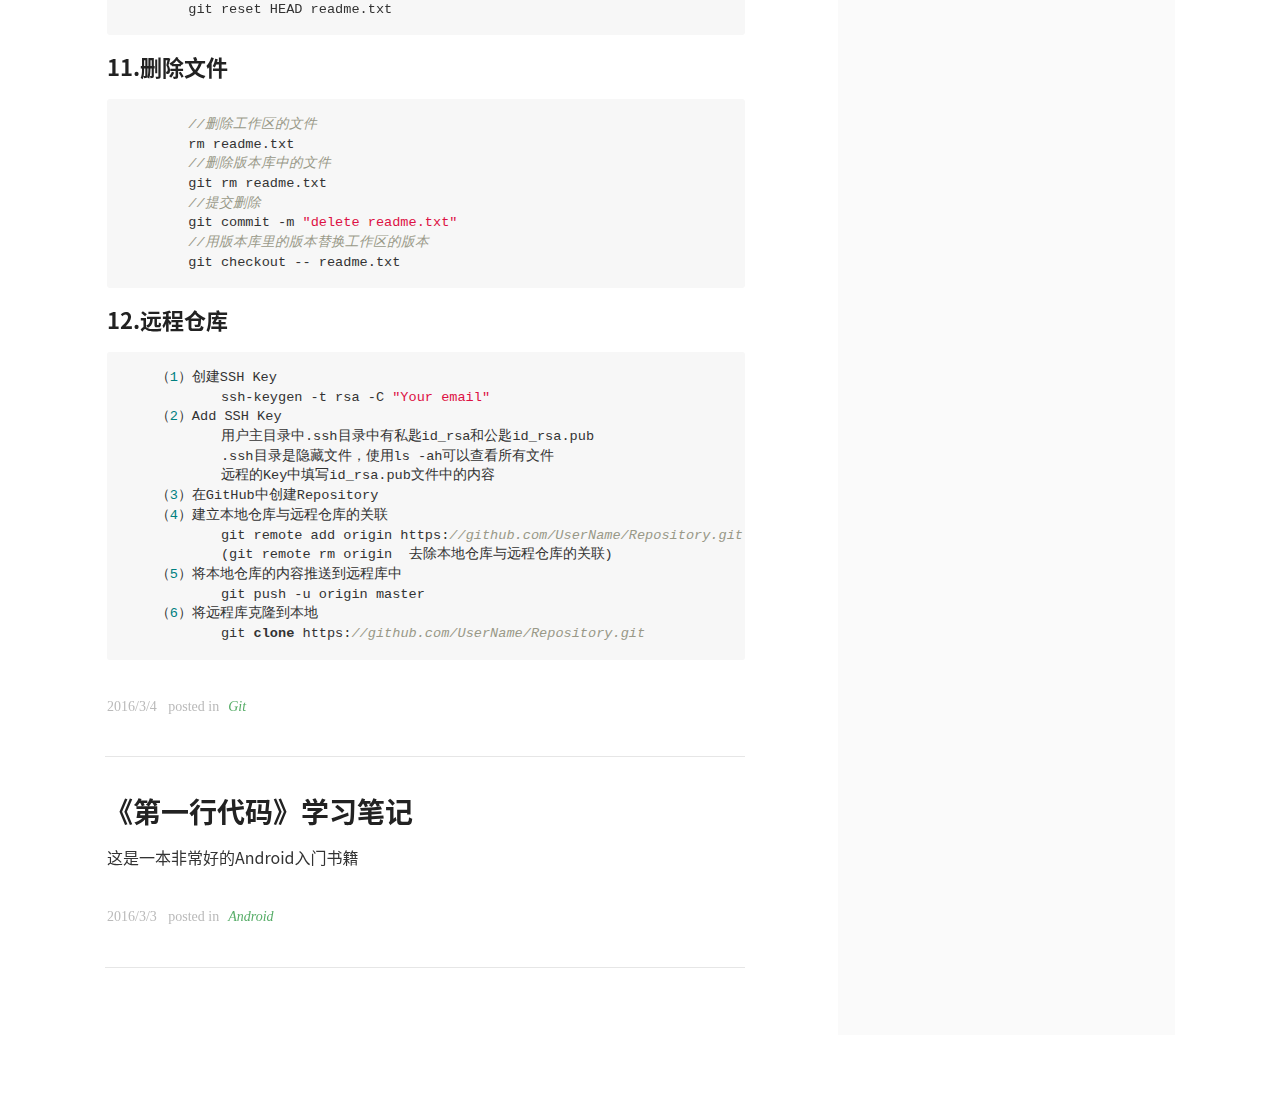
==== commit b7275e96: "add Git基本用法" ====
--- a/index.html
+++ b/index.html
@@ -75,6 +75,8 @@
 
         
             <li><a href="Android.html">Android</a></li>
+        
+            <li><a href="Git.html">Git</a></li>
          
 
       </ul>
@@ -96,6 +98,133 @@
 	<div class="large-8 medium-8 columns">
 		<div class="markdown-body home-categories">
 		
+			<div class="article">
+                <a class="clearlink" href="14570993893626.html">
+                
+                  <h1>Git基本用法</h1>
+                  <div class="a-content">
+                      
+                      <div class="a-content-text">
+                        
+                        	<h3 id="toc_0">1.Git安装</h3>
+
+<pre><code>(1)Linux 安装 使用sudo apt-get install git
+(2)Mac 安装 在AppStore中安装Xcode即可
+(3)安装完成之后还需设置用户信息：
+        git config --global user.name &quot;Your name&quot;
+        git config --global user.email &quot;Your email&quot;
+</code></pre>
+
+<h3 id="toc_1">2.创建仓库</h3>
+
+<pre><code>在需要创建仓库的文件夹中使用命令
+        git init
+</code></pre>
+
+<h3 id="toc_2">3.添加文件到仓库</h3>
+
+<pre><code>        git add readme.txt
+        git add --ignore-removal .
+        
+        (只是将文件添加到了暂存区)
+</code></pre>
+
+<h3 id="toc_3">4.将文件提交到仓库</h3>
+
+<pre><code>        git commit -m &quot;Commit Description&quot;
+</code></pre>
+
+<h3 id="toc_4">5.查看仓库状态</h3>
+
+<pre><code>        git status
+</code></pre>
+
+<h3 id="toc_5">6.查看文件的修改部分</h3>
+
+<pre><code>        git diff readme.txt
+</code></pre>
+
+<h3 id="toc_6">7.查看git历史记录</h3>
+
+<pre><code>        //--pretty=oneline 显示的是commit id 版本号
+        git log (--pretty=oneline)
+</code></pre>
+
+<h3 id="toc_7">8.回退到任意版本</h3>
+
+<pre><code>        //HEAD表示当前版本
+        git reset --hard HEAD~(n)
+        //输入commit id 前几位即可
+        git reset --hard commit id
+</code></pre>
+
+<h3 id="toc_8">9.查看git每一次的命令</h3>
+
+<pre><code>        //可以查到用于回退任意版本的commit id
+        git reflog
+</code></pre>
+
+<h3 id="toc_9">10.撤销修改</h3>
+
+<pre><code>        //丢弃工作区的修改
+        git checkout -- readme.txt
+        //把暂存的修改回退到工作区
+        git reset HEAD readme.txt
+</code></pre>
+
+<h3 id="toc_10">11.删除文件</h3>
+
+<pre><code>        //删除工作区的文件
+        rm readme.txt
+        //删除版本库中的文件
+        git rm readme.txt
+        //提交删除
+        git commit -m &quot;delete readme.txt&quot;
+        //用版本库里的版本替换工作区的版本
+        git checkout -- readme.txt
+</code></pre>
+
+<h3 id="toc_11">12.远程仓库</h3>
+
+<pre><code>    （1）创建SSH Key
+            ssh-keygen -t rsa -C &quot;Your email&quot;
+    （2）Add SSH Key
+            用户主目录中.ssh目录中有私匙id_rsa和公匙id_rsa.pub
+            .ssh目录是隐藏文件，使用ls -ah可以查看所有文件
+            远程的Key中填写id_rsa.pub文件中的内容
+    （3）在GitHub中创建Repository
+    （4）建立本地仓库与远程仓库的关联
+            git remote add origin https://github.com/UserName/Repository.git
+            (git remote rm origin  去除本地仓库与远程仓库的关联)
+    （5）将本地仓库的内容推送到远程库中
+            git push -u origin master
+    （6）将远程库克隆到本地
+            git clone https://github.com/UserName/Repository.git
+</code></pre>
+
+                        
+                      </div>
+                  </div>
+                </a>
+                <div class="read-more clearfix">
+                  <div class="more-left left">
+                  
+                    <span class="date">2016/3/4</span>
+                    <span>posted in&nbsp;</span> 
+          				  
+          					    <span class="posted-in"><a href='Git.html'>Git</a></span>
+          				   
+                  </div>
+                  <div class="more-right right">
+                  <span class="comments">
+                      
+
+                       
+                  </span>
+                  </div>
+                </div>
+              </div><!-- article -->
+        
 			<div class="article">
                 <a class="clearlink" href="14570194993299.html">
                 
@@ -181,6 +310,8 @@
       	<p class="cat-list">
         
             <a href="Android.html"><strong>Android</strong></a>
+        
+            <a href="Git.html"><strong>Git</strong></a>
          
         </p>
 
@@ -195,6 +326,12 @@
                 <div class="side-content">
                 <ul class="posts-list">
 	      
+		      
+			      <li class="post">
+			        <a href="14570993893626.html">Git基本用法</a>
+			      </li>
+		     
+		  
 		      
 			      <li class="post">
 			        <a href="14570194993299.html">《第一行代码》学习笔记</a>
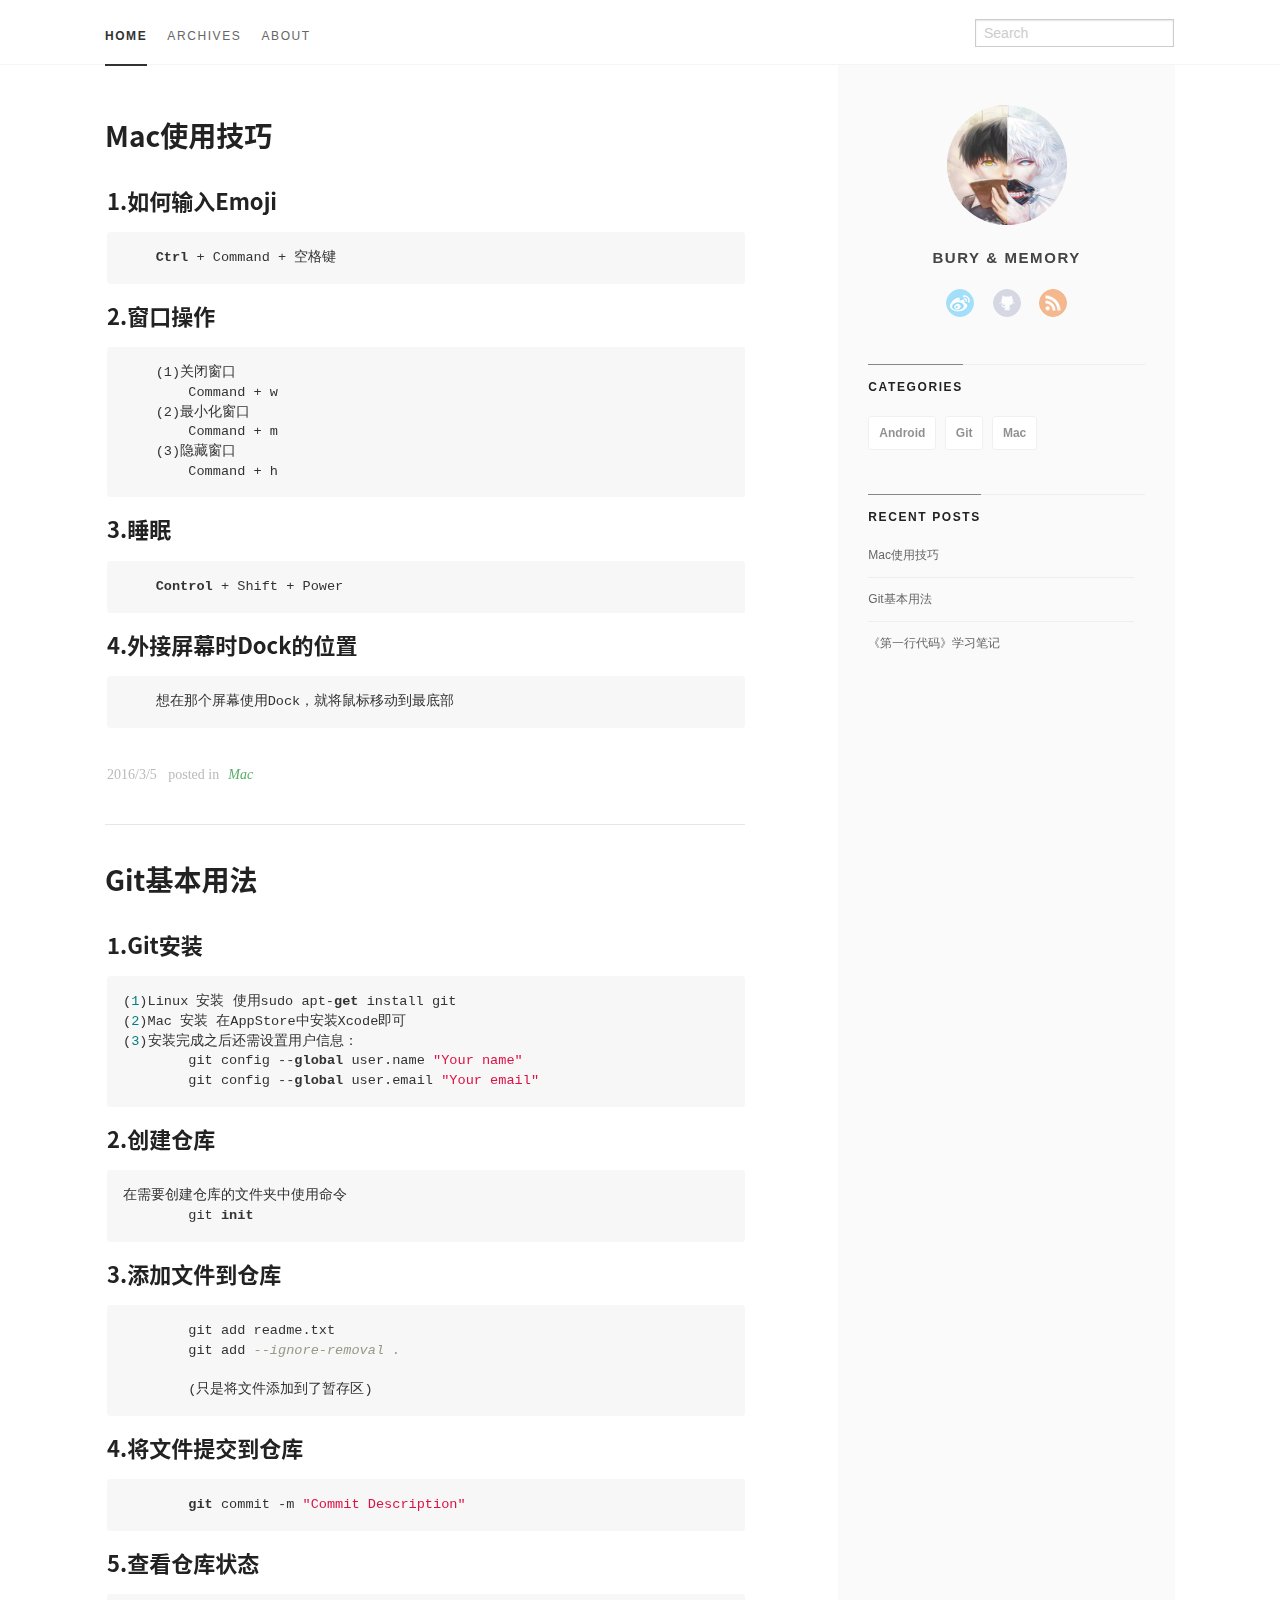
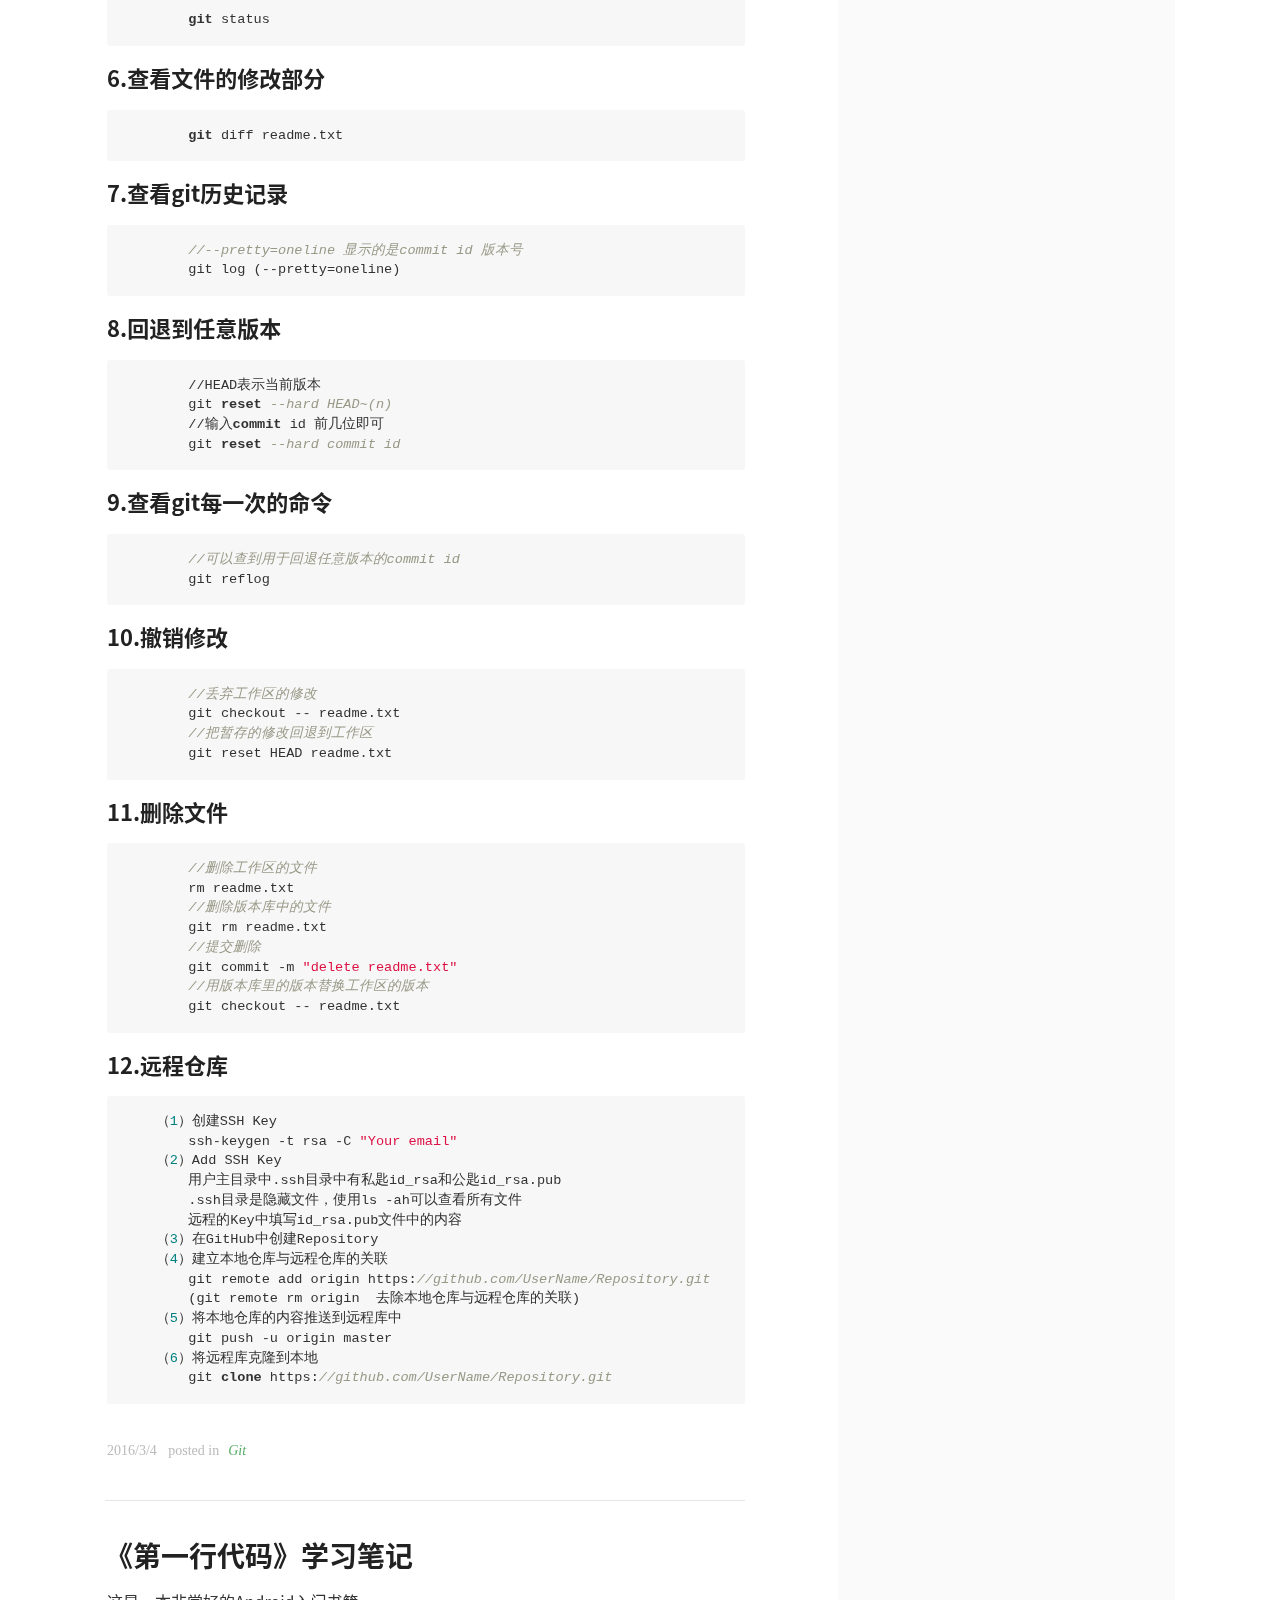
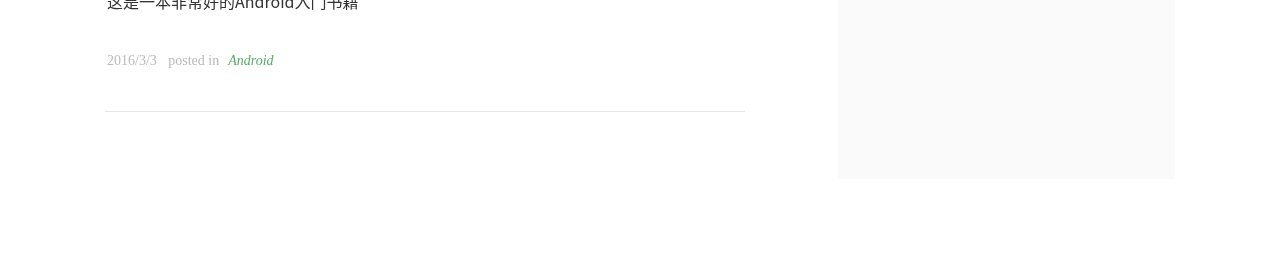
==== commit 5233ab9b: "add Mac使用技巧" ====
--- a/index.html
+++ b/index.html
@@ -77,6 +77,8 @@
             <li><a href="Android.html">Android</a></li>
         
             <li><a href="Git.html">Git</a></li>
+        
+            <li><a href="Mac.html">Mac</a></li>
          
 
       </ul>
@@ -99,6 +101,62 @@
 		<div class="markdown-body home-categories">
 		
 			<div class="article">
+                <a class="clearlink" href="14571822857730.html">
+                
+                  <h1>Mac使用技巧</h1>
+                  <div class="a-content">
+                      
+                      <div class="a-content-text">
+                        
+                        	<h3 id="toc_0">1.如何输入Emoji</h3>
+
+<pre><code>    Ctrl + Command + 空格键
+</code></pre>
+
+<h3 id="toc_1">2.窗口操作</h3>
+
+<pre><code>    (1)关闭窗口
+        Command + w
+    (2)最小化窗口
+        Command + m
+    (3)隐藏窗口
+        Command + h
+</code></pre>
+
+<h3 id="toc_2">3.睡眠</h3>
+
+<pre><code>    Control + Shift + Power
+</code></pre>
+
+<h3 id="toc_3">4.外接屏幕时Dock的位置</h3>
+
+<pre><code>    想在那个屏幕使用Dock，就将鼠标移动到最底部
+</code></pre>
+
+                        
+                      </div>
+                  </div>
+                </a>
+                <div class="read-more clearfix">
+                  <div class="more-left left">
+                  
+                    <span class="date">2016/3/5</span>
+                    <span>posted in&nbsp;</span> 
+          				  
+          					    <span class="posted-in"><a href='Mac.html'>Mac</a></span>
+          				   
+                  </div>
+                  <div class="more-right right">
+                  <span class="comments">
+                      
+
+                       
+                  </span>
+                  </div>
+                </div>
+              </div><!-- article -->
+        
+			<div class="article">
                 <a class="clearlink" href="14570993893626.html">
                 
                   <h1>Git基本用法</h1>
@@ -187,19 +245,19 @@
 <h3 id="toc_11">12.远程仓库</h3>
 
 <pre><code>    （1）创建SSH Key
-            ssh-keygen -t rsa -C &quot;Your email&quot;
+        ssh-keygen -t rsa -C &quot;Your email&quot;
     （2）Add SSH Key
-            用户主目录中.ssh目录中有私匙id_rsa和公匙id_rsa.pub
-            .ssh目录是隐藏文件，使用ls -ah可以查看所有文件
-            远程的Key中填写id_rsa.pub文件中的内容
+        用户主目录中.ssh目录中有私匙id_rsa和公匙id_rsa.pub
+        .ssh目录是隐藏文件，使用ls -ah可以查看所有文件
+        远程的Key中填写id_rsa.pub文件中的内容
     （3）在GitHub中创建Repository
     （4）建立本地仓库与远程仓库的关联
-            git remote add origin https://github.com/UserName/Repository.git
-            (git remote rm origin  去除本地仓库与远程仓库的关联)
+        git remote add origin https://github.com/UserName/Repository.git
+        (git remote rm origin  去除本地仓库与远程仓库的关联)
     （5）将本地仓库的内容推送到远程库中
-            git push -u origin master
+        git push -u origin master
     （6）将远程库克隆到本地
-            git clone https://github.com/UserName/Repository.git
+        git clone https://github.com/UserName/Repository.git
 </code></pre>
 
                         
@@ -312,6 +370,8 @@
             <a href="Android.html"><strong>Android</strong></a>
         
             <a href="Git.html"><strong>Git</strong></a>
+        
+            <a href="Mac.html"><strong>Mac</strong></a>
          
         </p>
 
@@ -326,6 +386,12 @@
                 <div class="side-content">
                 <ul class="posts-list">
 	      
+		      
+			      <li class="post">
+			        <a href="14571822857730.html">Mac使用技巧</a>
+			      </li>
+		     
+		  
 		      
 			      <li class="post">
 			        <a href="14570993893626.html">Git基本用法</a>
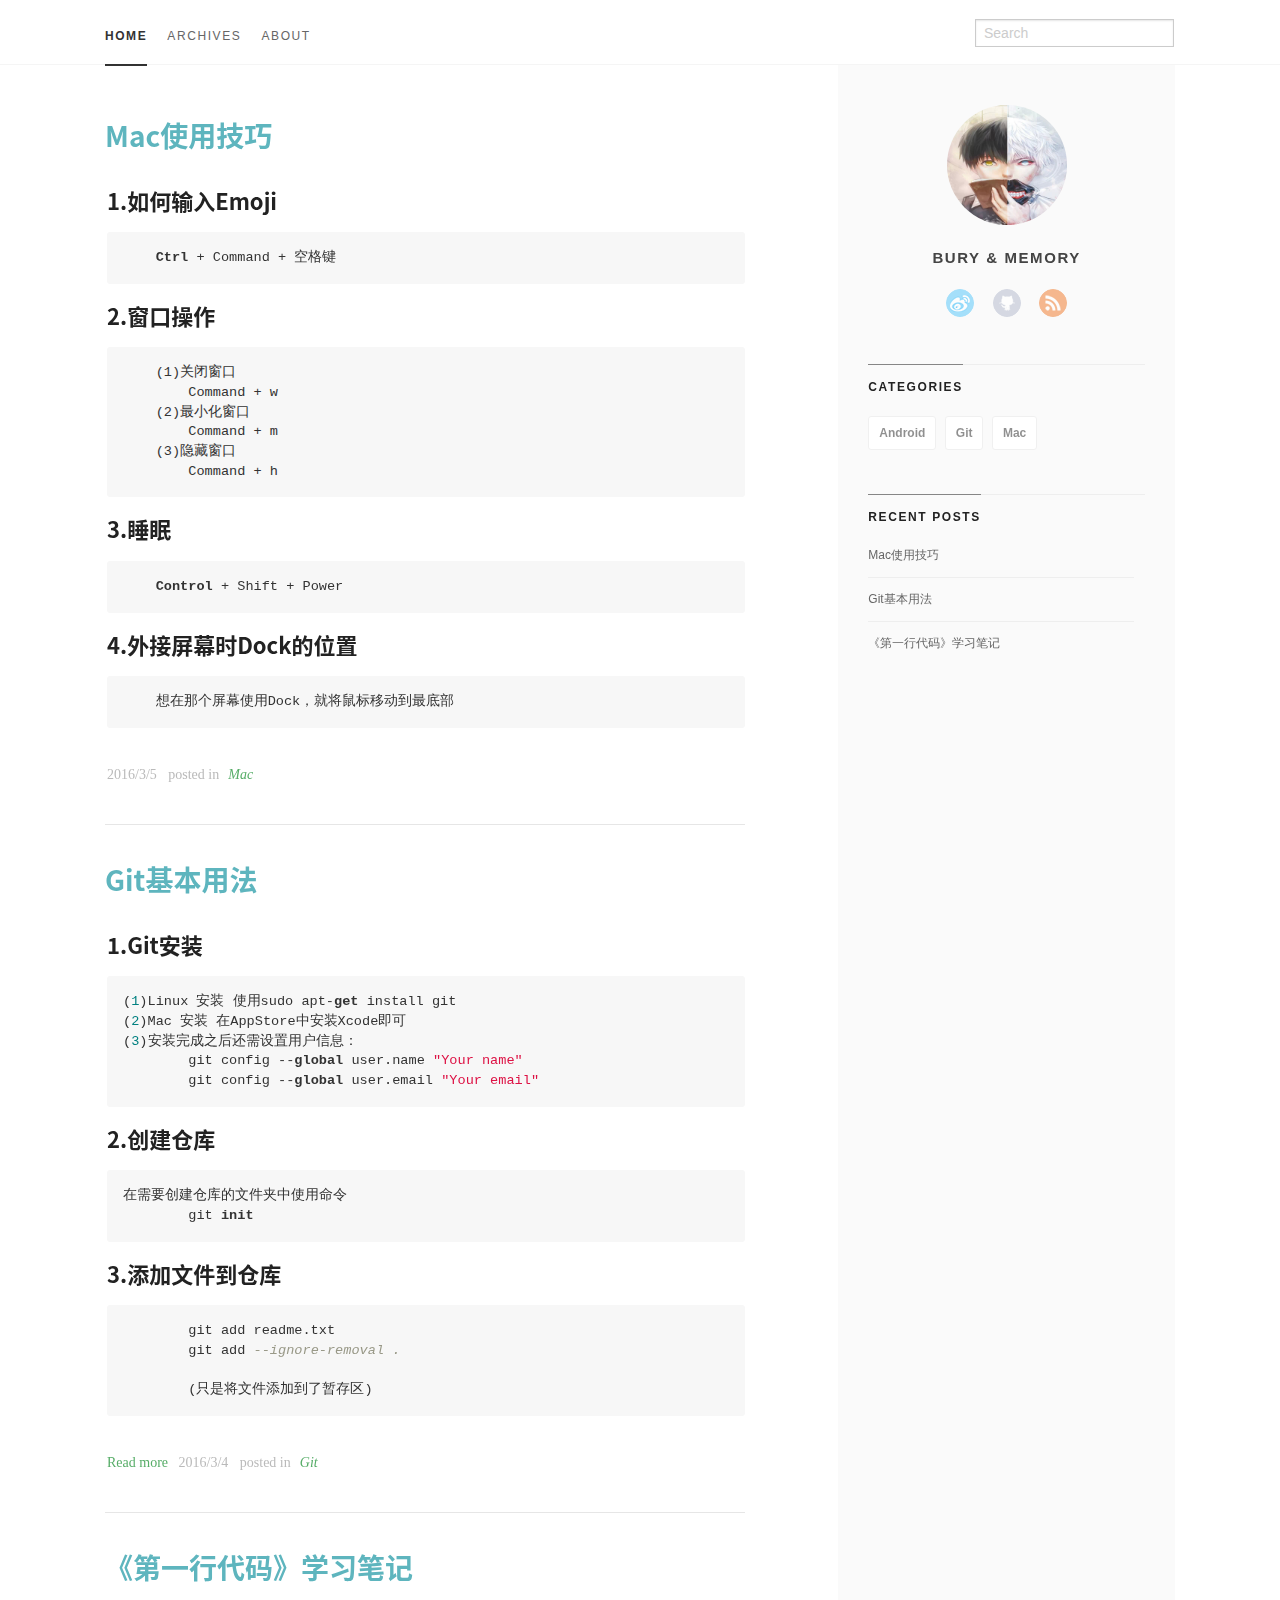
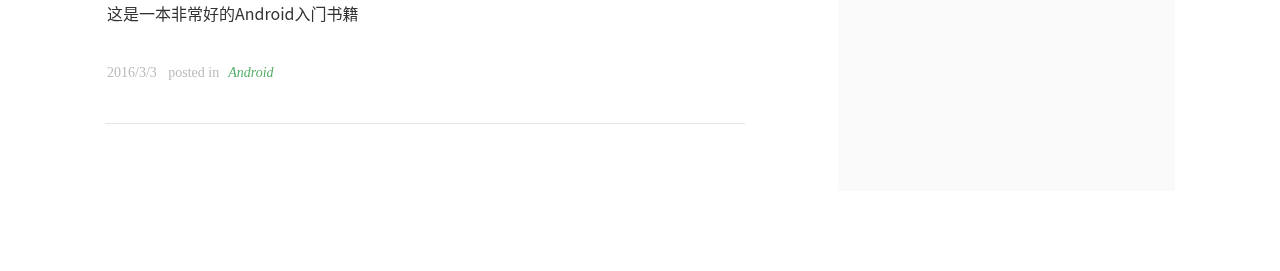
==== commit 172bd086: "add readmore and change h1 color" ====
--- a/index.html
+++ b/index.html
@@ -187,78 +187,6 @@
         (只是将文件添加到了暂存区)
 </code></pre>
 
-<h3 id="toc_3">4.将文件提交到仓库</h3>
-
-<pre><code>        git commit -m &quot;Commit Description&quot;
-</code></pre>
-
-<h3 id="toc_4">5.查看仓库状态</h3>
-
-<pre><code>        git status
-</code></pre>
-
-<h3 id="toc_5">6.查看文件的修改部分</h3>
-
-<pre><code>        git diff readme.txt
-</code></pre>
-
-<h3 id="toc_6">7.查看git历史记录</h3>
-
-<pre><code>        //--pretty=oneline 显示的是commit id 版本号
-        git log (--pretty=oneline)
-</code></pre>
-
-<h3 id="toc_7">8.回退到任意版本</h3>
-
-<pre><code>        //HEAD表示当前版本
-        git reset --hard HEAD~(n)
-        //输入commit id 前几位即可
-        git reset --hard commit id
-</code></pre>
-
-<h3 id="toc_8">9.查看git每一次的命令</h3>
-
-<pre><code>        //可以查到用于回退任意版本的commit id
-        git reflog
-</code></pre>
-
-<h3 id="toc_9">10.撤销修改</h3>
-
-<pre><code>        //丢弃工作区的修改
-        git checkout -- readme.txt
-        //把暂存的修改回退到工作区
-        git reset HEAD readme.txt
-</code></pre>
-
-<h3 id="toc_10">11.删除文件</h3>
-
-<pre><code>        //删除工作区的文件
-        rm readme.txt
-        //删除版本库中的文件
-        git rm readme.txt
-        //提交删除
-        git commit -m &quot;delete readme.txt&quot;
-        //用版本库里的版本替换工作区的版本
-        git checkout -- readme.txt
-</code></pre>
-
-<h3 id="toc_11">12.远程仓库</h3>
-
-<pre><code>    （1）创建SSH Key
-        ssh-keygen -t rsa -C &quot;Your email&quot;
-    （2）Add SSH Key
-        用户主目录中.ssh目录中有私匙id_rsa和公匙id_rsa.pub
-        .ssh目录是隐藏文件，使用ls -ah可以查看所有文件
-        远程的Key中填写id_rsa.pub文件中的内容
-    （3）在GitHub中创建Repository
-    （4）建立本地仓库与远程仓库的关联
-        git remote add origin https://github.com/UserName/Repository.git
-        (git remote rm origin  去除本地仓库与远程仓库的关联)
-    （5）将本地仓库的内容推送到远程库中
-        git push -u origin master
-    （6）将远程库克隆到本地
-        git clone https://github.com/UserName/Repository.git
-</code></pre>
 
                         
                       </div>
@@ -266,7 +194,7 @@
                 </a>
                 <div class="read-more clearfix">
                   <div class="more-left left">
-                  
+                   <a href="14570993893626.html">Read more</a>&nbsp;&nbsp; 
                     <span class="date">2016/3/4</span>
                     <span>posted in&nbsp;</span> 
           				  
--- a/asset/css/docs.css
+++ b/asset/css/docs.css
@@ -1,3 +1,6 @@
+h1{
+  color: #5eb5be;
+}
 .move-right .exit-off-canvas{
 	box-shadow: none;
 	background-color: rgba(255,255,255,0.2);
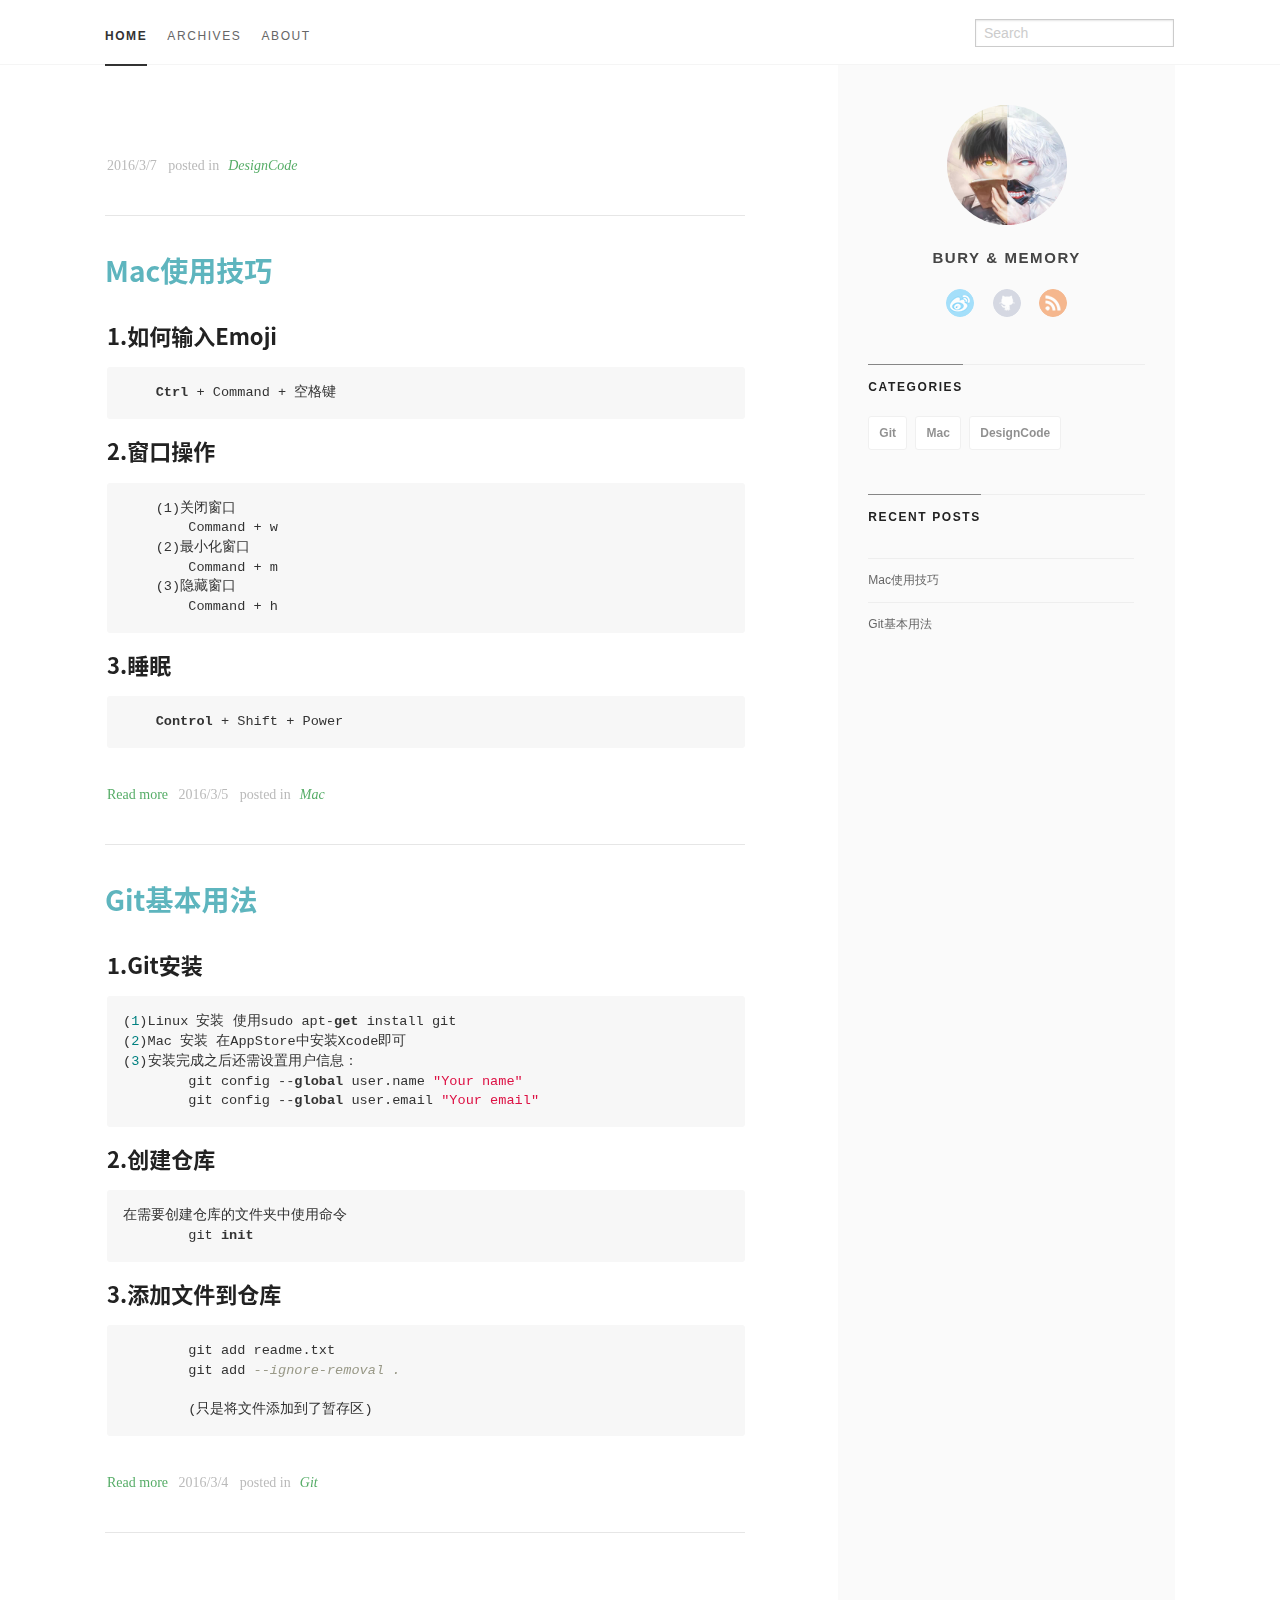
==== commit 65b0480e: "delete android" ====
--- a/index.html
+++ b/index.html
@@ -74,11 +74,11 @@
     <li><label>Categories</label></li>
 
         
-            <li><a href="Android.html">Android</a></li>
-        
             <li><a href="Git.html">Git</a></li>
         
             <li><a href="Mac.html">Mac</a></li>
+        
+            <li><a href="DesignCode.html">DesignCode</a></li>
          
 
       </ul>
@@ -101,6 +101,38 @@
 		<div class="markdown-body home-categories">
 		
 			<div class="article">
+                <a class="clearlink" href="14573274589950.html">
+                
+                  <h1></h1>
+                  <div class="a-content">
+                      
+                      <div class="a-content-text">
+                        
+                        	
+                        
+                      </div>
+                  </div>
+                </a>
+                <div class="read-more clearfix">
+                  <div class="more-left left">
+                  
+                    <span class="date">2016/3/7</span>
+                    <span>posted in&nbsp;</span> 
+          				  
+          					    <span class="posted-in"><a href='DesignCode.html'>DesignCode</a></span>
+          				   
+                  </div>
+                  <div class="more-right right">
+                  <span class="comments">
+                      
+
+                       
+                  </span>
+                  </div>
+                </div>
+              </div><!-- article -->
+        
+			<div class="article">
                 <a class="clearlink" href="14571822857730.html">
                 
                   <h1>Mac使用技巧</h1>
@@ -128,10 +160,6 @@
 <pre><code>    Control + Shift + Power
 </code></pre>
 
-<h3 id="toc_3">4.外接屏幕时Dock的位置</h3>
-
-<pre><code>    想在那个屏幕使用Dock，就将鼠标移动到最底部
-</code></pre>
 
                         
                       </div>
@@ -139,7 +167,7 @@
                 </a>
                 <div class="read-more clearfix">
                   <div class="more-left left">
-                  
+                   <a href="14571822857730.html">Read more</a>&nbsp;&nbsp; 
                     <span class="date">2016/3/5</span>
                     <span>posted in&nbsp;</span> 
           				  
@@ -199,39 +227,6 @@
                     <span>posted in&nbsp;</span> 
           				  
           					    <span class="posted-in"><a href='Git.html'>Git</a></span>
-          				   
-                  </div>
-                  <div class="more-right right">
-                  <span class="comments">
-                      
-
-                       
-                  </span>
-                  </div>
-                </div>
-              </div><!-- article -->
-        
-			<div class="article">
-                <a class="clearlink" href="14570194993299.html">
-                
-                  <h1>《第一行代码》学习笔记</h1>
-                  <div class="a-content">
-                      
-                      <div class="a-content-text">
-                        
-                        	<p>这是一本非常好的Android入门书籍</p>
-
-                        
-                      </div>
-                  </div>
-                </a>
-                <div class="read-more clearfix">
-                  <div class="more-left left">
-                  
-                    <span class="date">2016/3/3</span>
-                    <span>posted in&nbsp;</span> 
-          				  
-          					    <span class="posted-in"><a href='Android.html'>Android</a></span>
           				   
                   </div>
                   <div class="more-right right">
@@ -295,11 +290,11 @@
 
       	<p class="cat-list">
         
-            <a href="Android.html"><strong>Android</strong></a>
-        
             <a href="Git.html"><strong>Git</strong></a>
         
             <a href="Mac.html"><strong>Mac</strong></a>
+        
+            <a href="DesignCode.html"><strong>DesignCode</strong></a>
          
         </p>
 
@@ -314,6 +309,12 @@
                 <div class="side-content">
                 <ul class="posts-list">
 	      
+		      
+			      <li class="post">
+			        <a href="14573274589950.html"></a>
+			      </li>
+		     
+		  
 		      
 			      <li class="post">
 			        <a href="14571822857730.html">Mac使用技巧</a>
@@ -323,12 +324,6 @@
 		      
 			      <li class="post">
 			        <a href="14570993893626.html">Git基本用法</a>
-			      </li>
-		     
-		  
-		      
-			      <li class="post">
-			        <a href="14570194993299.html">《第一行代码》学习笔记</a>
 			      </li>
 		     
 		   
